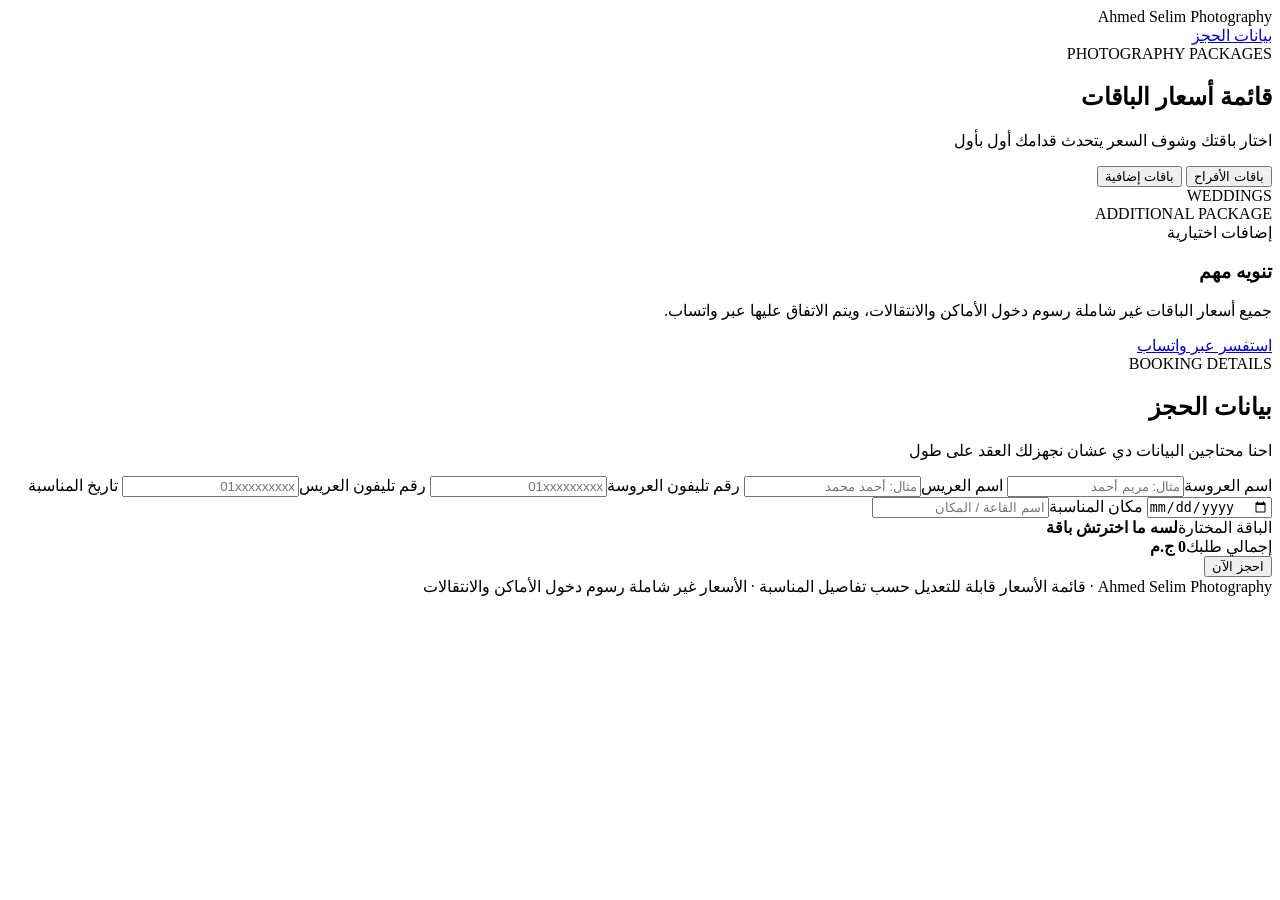
==== index.html @ b88cf5d1 "Add files via upload" ====
<!doctype html>
<html lang="ar" dir="rtl">
<head>
<meta charset="utf-8"><meta name="viewport" content="width=device-width,initial-scale=1">
<title>Ahmed Selim Photography — قائمة أسعار الباقات</title>
<link rel="stylesheet" href="styles.css">
</head>
<body>
<header class="site-header">
  <div class="brand"><span id="brandName">Ahmed Selim Photography</span></div>
  <a href="#booking">بيانات الحجز</a>
</header>

<main class="container">
<section class="hero">
  <div class="eyebrow">PHOTOGRAPHY PACKAGES</div>
  <h1 id="heroTitle">قائمة أسعار الباقات</h1>
  <p id="heroSubtitle">اختار باقتك وشوف السعر يتحدث قدامك أول بأول</p>
</section>

<div class="tabs" id="tabs">
  <button class="active" data-tab="weddings">باقات الأفراح</button>
  <button data-tab="additional">باقات إضافية</button>
</div>

<section id="weddings" class="tab-content active">
  <div class="section-label">WEDDINGS</div>
  <div class="cards" id="weddingCards"></div>
</section>

<section id="additional" class="tab-content">
  <div class="section-label">ADDITIONAL PACKAGE</div>
  <div class="additional-cards" id="additionalCards"></div>
  <div class="extras-title">إضافات اختيارية</div>
  <div class="extras" id="extras"></div>
</section>

<section class="notice">
  <div>
    <h3 id="noticeTitle">تنويه مهم</h3>
    <p id="noticeText">جميع أسعار الباقات غير شاملة رسوم دخول الأماكن والانتقالات، ويتم الاتفاق عليها عبر واتساب.</p>
  </div>
  <a id="whatsappLink" class="whatsapp" href="#" target="_blank">استفسر عبر واتساب</a>
</section>

<section id="booking" class="booking">
  <div class="section-label">BOOKING DETAILS</div>
  <h2 id="bookingTitle">بيانات الحجز</h2>
  <p id="bookingSubtitle">احنا محتاجين البيانات دي عشان نجهزلك العقد على طول</p>

  <form id="bookingForm">
    <div class="fields">
      <label>اسم العروسة<input name="bride" required placeholder="مثال: مريم أحمد"></label>
      <label>اسم العريس<input name="groom" required placeholder="مثال: أحمد محمد"></label>
      <label>رقم تليفون العروسة<input name="bridePhone" required inputmode="tel" placeholder="01xxxxxxxxx"></label>
      <label>رقم تليفون العريس<input name="groomPhone" required inputmode="tel" placeholder="01xxxxxxxxx"></label>
      <label>تاريخ المناسبة<input name="date" type="date" required></label>
      <label>مكان المناسبة<input name="place" required placeholder="اسم القاعة / المكان"></label>
    </div>
    <div class="summary">
      <div><span>الباقة المختارة</span><strong id="selectedPackage">لسه ما اخترتش باقة</strong></div>
      <div><span>إجمالي طلبك</span><strong id="total">0 ج.م</strong></div>
    </div>
    <button class="submit" type="submit">احجز الآن</button>
    <div id="formMessage" class="form-message"></div>
  </form>
</section>
</main>

<footer><span id="footerName">Ahmed Selim Photography</span> · قائمة الأسعار قابلة للتعديل حسب تفاصيل المناسبة · الأسعار غير شاملة رسوم دخول الأماكن والانتقالات</footer>
<script src="app.js"></script>
</body></html>
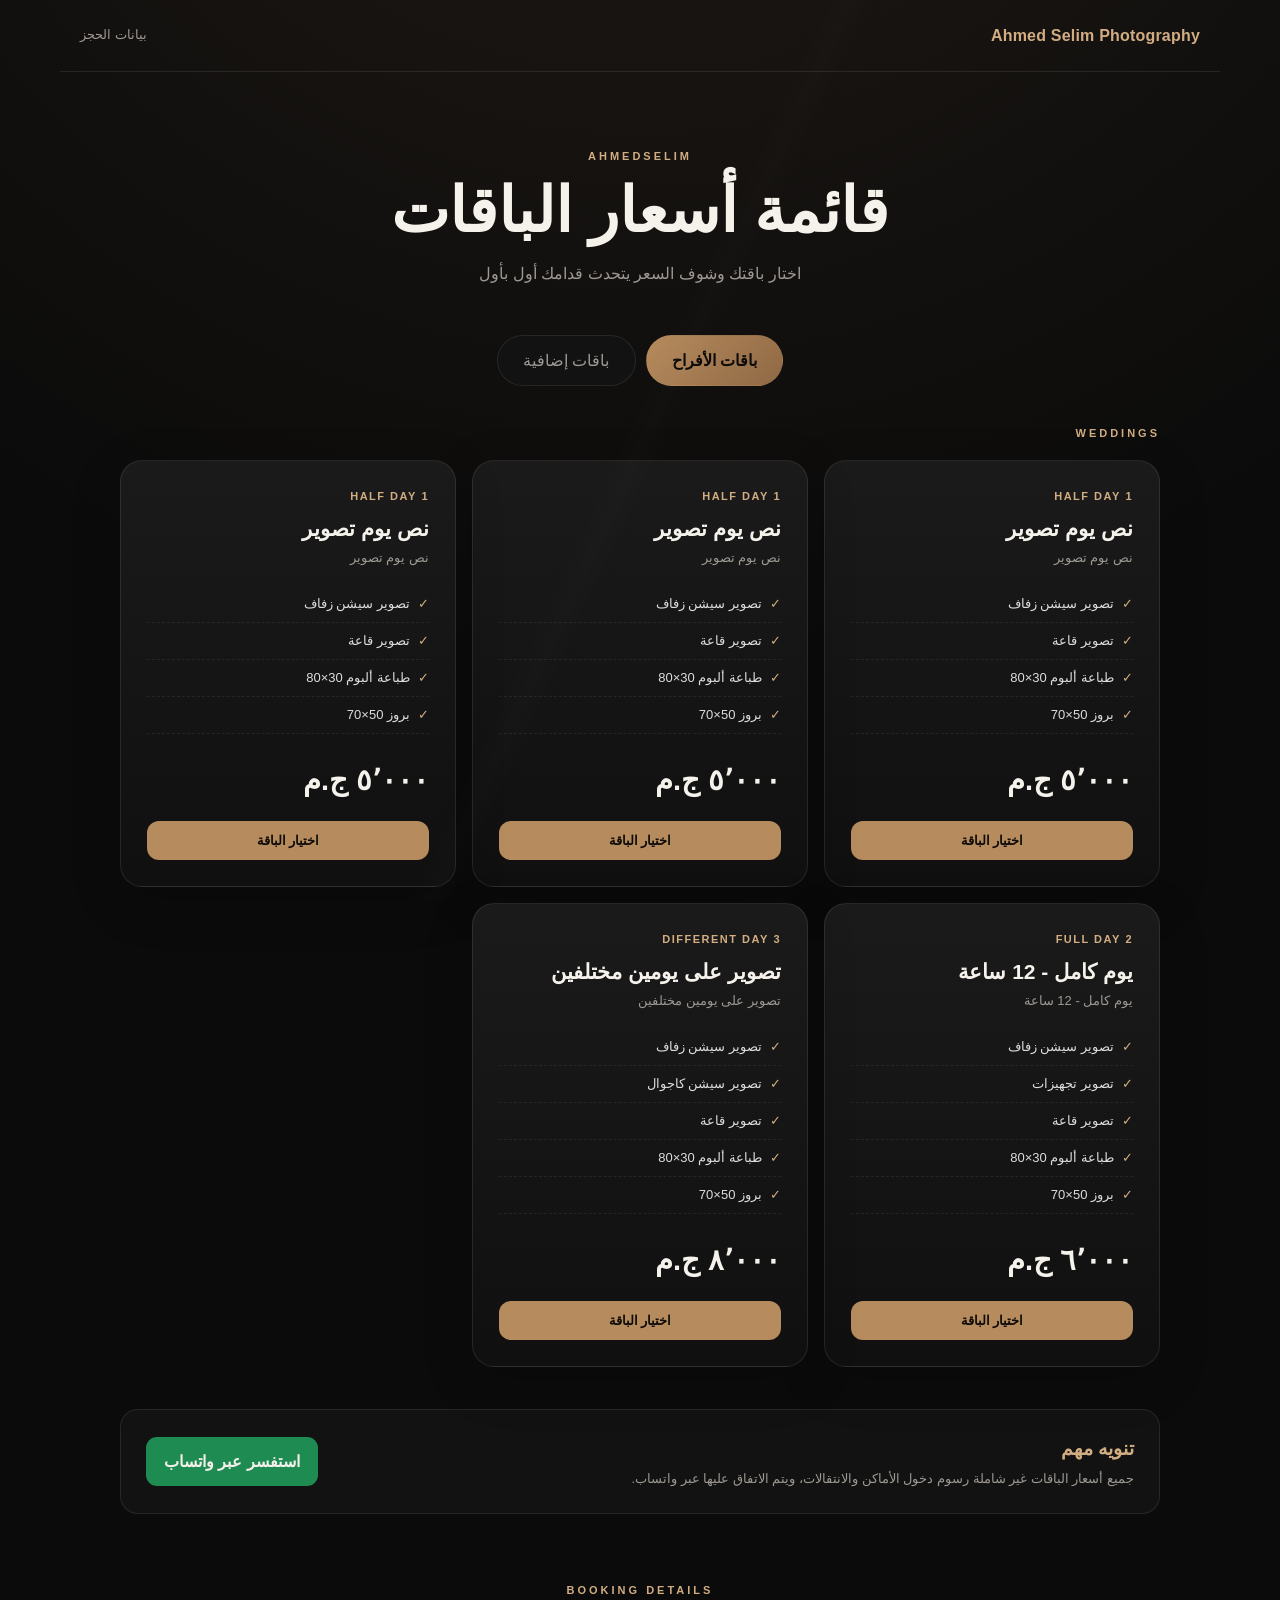
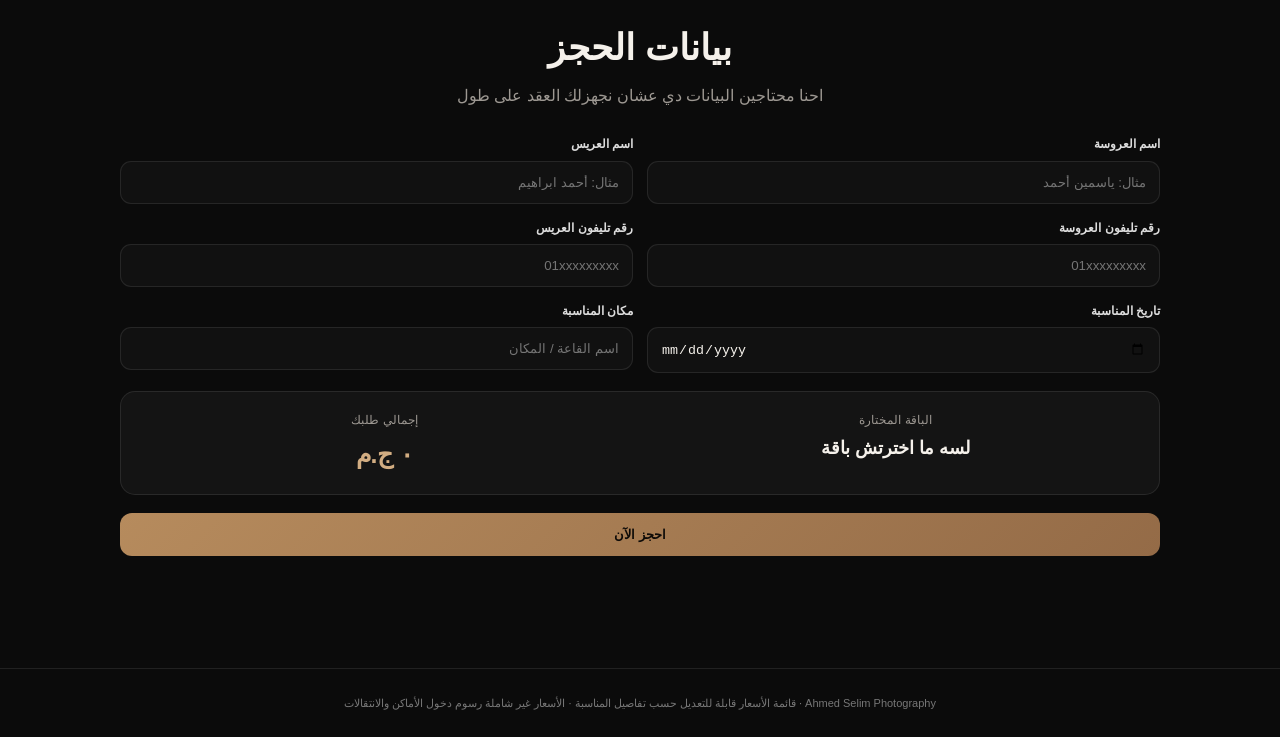
==== commit 3b299c07: "Update index.html" ====
--- a/index.html
+++ b/index.html
@@ -13,7 +13,7 @@
 
 <main class="container">
 <section class="hero">
-  <div class="eyebrow">PHOTOGRAPHY PACKAGES</div>
+  <div class="eyebrow">AHMEDSELIM</div>
   <h1 id="heroTitle">قائمة أسعار الباقات</h1>
   <p id="heroSubtitle">اختار باقتك وشوف السعر يتحدث قدامك أول بأول</p>
 </section>
@@ -50,8 +50,8 @@
 
   <form id="bookingForm">
     <div class="fields">
-      <label>اسم العروسة<input name="bride" required placeholder="مثال: مريم أحمد"></label>
-      <label>اسم العريس<input name="groom" required placeholder="مثال: أحمد محمد"></label>
+      <label>اسم العروسة<input name="bride" required placeholder="مثال: ياسمين أحمد"></label>
+      <label>اسم العريس<input name="groom" required placeholder="مثال: أحمد ابراهيم"></label>
       <label>رقم تليفون العروسة<input name="bridePhone" required inputmode="tel" placeholder="01xxxxxxxxx"></label>
       <label>رقم تليفون العريس<input name="groomPhone" required inputmode="tel" placeholder="01xxxxxxxxx"></label>
       <label>تاريخ المناسبة<input name="date" type="date" required></label>
@@ -69,4 +69,4 @@
 
 <footer><span id="footerName">Ahmed Selim Photography</span> · قائمة الأسعار قابلة للتعديل حسب تفاصيل المناسبة · الأسعار غير شاملة رسوم دخول الأماكن والانتقالات</footer>
 <script src="app.js"></script>
-</body></html>+</body></html>
--- a/styles.css
+++ b/styles.css
@@ -0,0 +1,17 @@
+:root{
+--primary:#b68b5d;--primary2:#d2ad82;--bg:#0b0b0b;--panel:#141414;--panel2:#191919;
+--text:#f5f1eb;--muted:#9d9892;--line:rgba(255,255,255,.09);--radius:22px
+}
+*{box-sizing:border-box}html{scroll-behavior:smooth}body{margin:0;background:radial-gradient(circle at 50% -20%,#211b16 0,#0b0b0b 40%);color:var(--text);font-family:"Segoe UI",Tahoma,Arial,sans-serif;line-height:1.7}
+body:before{content:"";position:fixed;inset:0;pointer-events:none;background:linear-gradient(115deg,transparent 0 48%,rgba(255,255,255,.015) 50%,transparent 52%);opacity:.8}
+a{text-decoration:none;color:inherit}.site-header{height:72px;display:flex;align-items:center;justify-content:space-between;max-width:1160px;margin:auto;padding:0 20px;border-bottom:1px solid var(--line)}
+.site-header a{font-size:13px;color:var(--muted)}.site-header a:hover{color:var(--primary2)}.brand{font-size:16px;font-weight:800;letter-spacing:.2px}.brand span{color:var(--primary2)}
+.container{max-width:1080px;margin:auto;padding:0 20px}.hero{text-align:center;padding:75px 0 48px}.eyebrow,.section-label{color:var(--primary2);font-size:11px;letter-spacing:3px;font-weight:800}
+.hero h1{font-size:clamp(34px,6vw,62px);line-height:1.2;margin:8px 0 12px}.hero p{margin:0 auto;color:var(--muted);max-width:620px}
+.tabs{display:flex;justify-content:center;gap:10px;margin:0 0 38px}.tabs button{font:inherit;color:var(--muted);background:#121212;border:1px solid var(--line);border-radius:999px;padding:11px 25px;cursor:pointer;transition:.2s}.tabs button:hover{border-color:#6d563f}.tabs button.active{background:linear-gradient(135deg,var(--primary),#8f6844);color:#0d0b09;border-color:transparent;font-weight:800}
+.tab-content{display:none}.tab-content.active{display:block}.section-label{margin-bottom:17px}.cards{display:grid;grid-template-columns:repeat(3,1fr);gap:16px}.card{background:linear-gradient(180deg,rgba(27,27,27,.98),rgba(16,16,16,.98));border:1px solid var(--line);border-radius:var(--radius);padding:26px;min-height:100%;display:flex;flex-direction:column;box-shadow:0 15px 50px rgba(0,0,0,.18)}.card:hover{transform:translateY(-2px);border-color:rgba(182,139,93,.45);transition:.2s}.card .num{color:var(--primary2);font-size:11px;letter-spacing:1.5px;font-weight:800}.card h3{margin:5px 0 0;font-size:21px}.card .desc{color:var(--muted);font-size:13px;min-height:25px}.features{padding:0;margin:14px 0 18px;list-style:none;color:#ddd;flex:1}.features li{padding:7px 0;border-bottom:1px dashed rgba(255,255,255,.07);font-size:13px}.features li:before{content:"✓";color:var(--primary2);margin-left:8px}.price{font-size:29px;font-weight:900;margin:4px 0 16px}.choose{width:100%;border:0;border-radius:12px;background:var(--primary);color:#0e0b08;font-weight:900;padding:12px;cursor:pointer}.choose:hover,.submit:hover{filter:brightness(1.07)}
+.additional-cards{display:grid;grid-template-columns:1fr 1fr;gap:16px}.additional{background:linear-gradient(180deg,#181818,#101010);border:1px solid var(--line);border-radius:var(--radius);padding:25px}.additional h3{margin:2px 0;font-size:18px}.additional p{color:var(--muted);font-size:13px;margin:0 0 15px}.check-list{display:flex;flex-wrap:wrap;gap:8px;margin-bottom:15px}.check-list label{background:#111;border:1px solid var(--line);border-radius:10px;padding:7px 10px;font-size:12px;cursor:pointer}.check-list input{accent-color:var(--primary);margin-left:5px}.additional .price{margin-bottom:0}.extras-title{text-align:center;color:var(--primary2);font-weight:800;margin:35px 0 15px}.extras{display:grid;grid-template-columns:repeat(3,1fr);gap:14px}.extra{border:1px solid var(--line);background:#141414;border-radius:18px;padding:20px;text-align:center}.extra small{display:block;color:var(--primary2);letter-spacing:2px;font-size:10px;font-weight:800}.extra h4{margin:4px 0 10px}.counter{display:flex;justify-content:center;align-items:center;gap:12px}.counter button{width:34px;height:34px;border-radius:9px;border:1px solid var(--line);background:#202020;color:var(--text);font-size:20px;cursor:pointer}.counter span{min-width:25px;text-align:center;font-weight:800}.extra-price{color:var(--muted);font-size:12px;margin-top:8px}
+.notice{display:flex;align-items:center;justify-content:space-between;gap:20px;margin:42px 0;padding:23px 25px;border:1px solid var(--line);border-radius:18px;background:rgba(19,19,19,.9)}.notice h3{margin:0;color:var(--primary2)}.notice p{margin:3px 0 0;color:var(--muted);font-size:13px}.whatsapp{background:#1d8b52;padding:11px 18px;border-radius:11px;font-weight:800;white-space:nowrap}
+.booking{padding:25px 0 80px;text-align:center}.booking h2{font-size:36px;margin:4px 0}.booking>p{color:var(--muted);margin-top:0}.fields{display:grid;grid-template-columns:1fr 1fr;gap:14px;text-align:right;margin-top:25px}.fields label{font-size:12px;font-weight:800;color:#ddd}.fields input{display:block;width:100%;margin-top:6px;padding:13px;border-radius:11px;border:1px solid var(--line);background:#111;color:var(--text);outline:none}.fields input:focus{border-color:var(--primary)}.summary{margin:18px 0;border:1px solid var(--line);background:#141414;border-radius:15px;padding:18px;display:grid;grid-template-columns:1fr 1fr;gap:20px}.summary div{display:flex;flex-direction:column;gap:3px}.summary span{color:var(--muted);font-size:12px}.summary strong{font-size:18px}.summary div:last-child strong{color:var(--primary2);font-size:25px}.submit{width:100%;border:0;border-radius:12px;padding:14px;background:linear-gradient(135deg,var(--primary),#946b47);color:#0e0b08;font-weight:900;cursor:pointer}.form-message{margin-top:10px;color:var(--primary2);font-size:13px;min-height:22px}
+footer{text-align:center;color:#777;padding:25px 15px;border-top:1px solid var(--line);font-size:11px}
+@media(max-width:820px){.cards{grid-template-columns:1fr}.additional-cards,.extras,.fields,.summary{grid-template-columns:1fr}.notice{flex-direction:column;align-items:stretch}.whatsapp{text-align:center}.hero{padding-top:55px}}
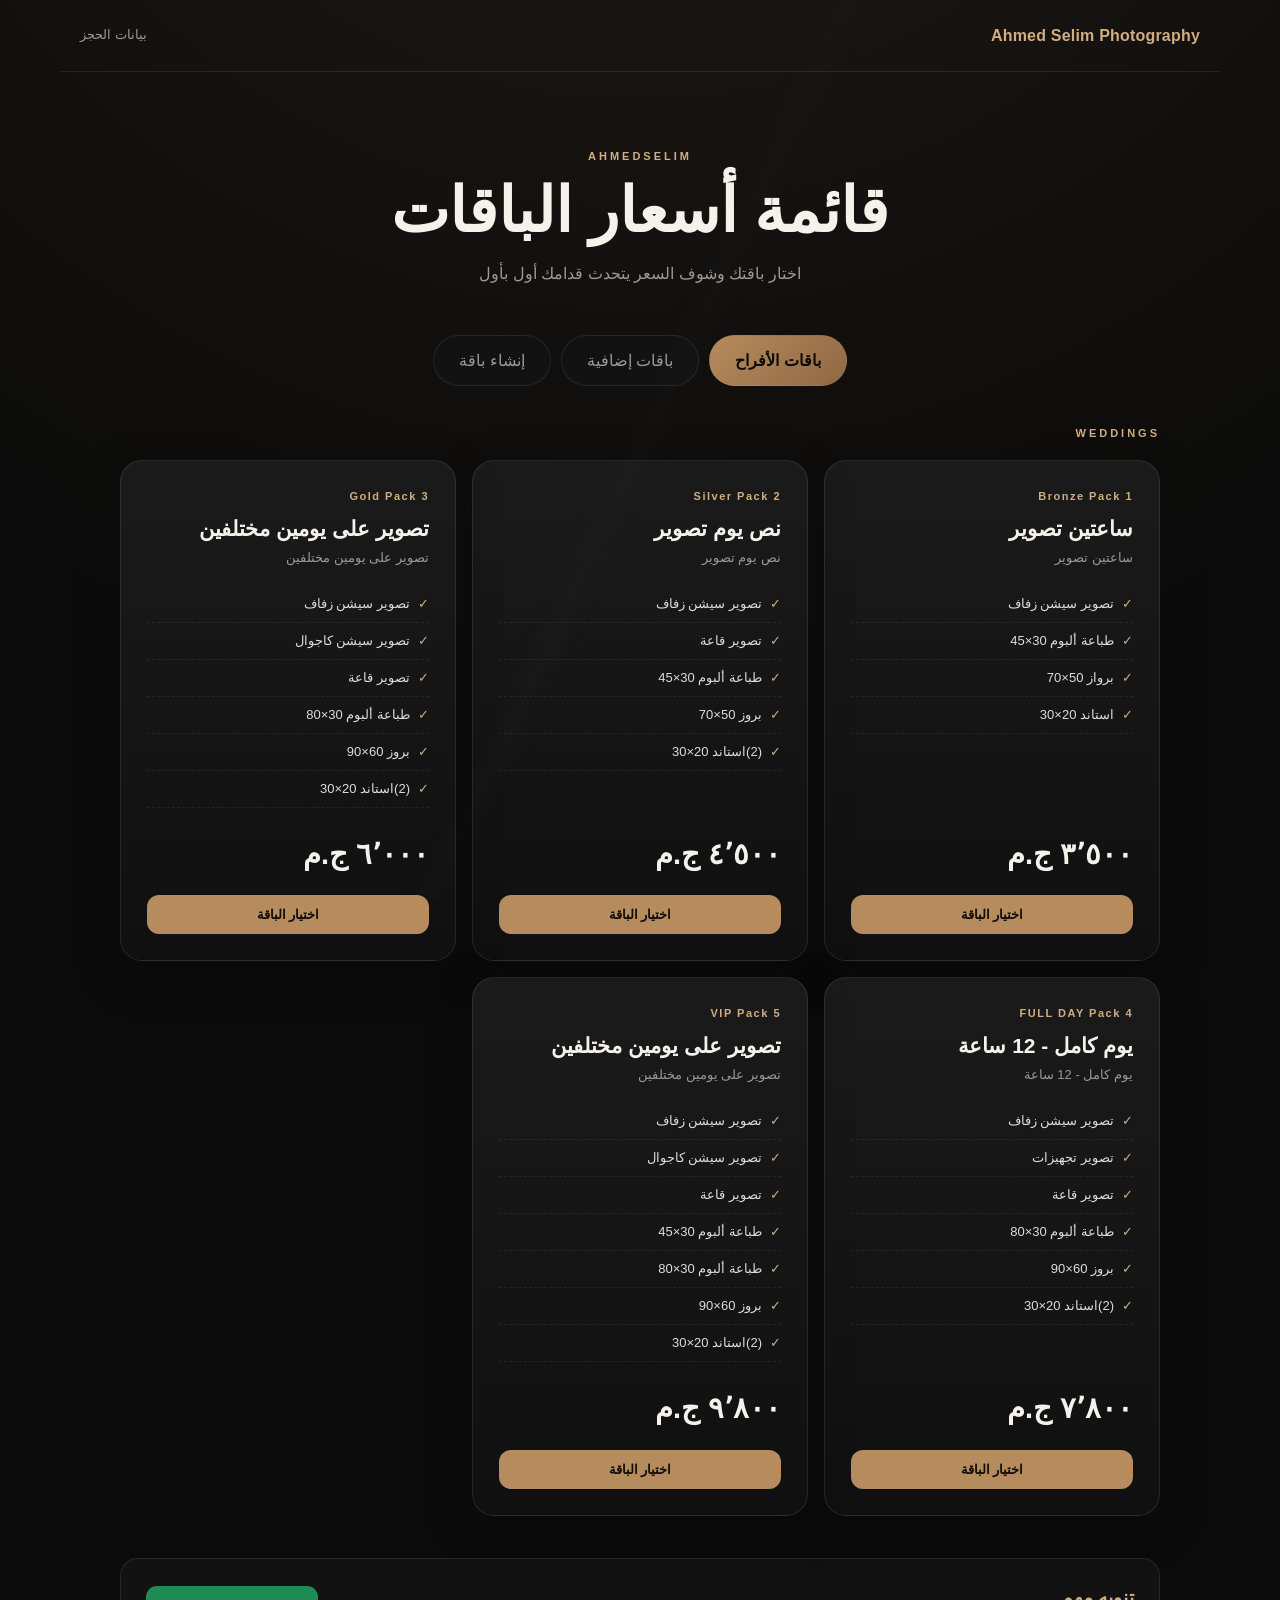
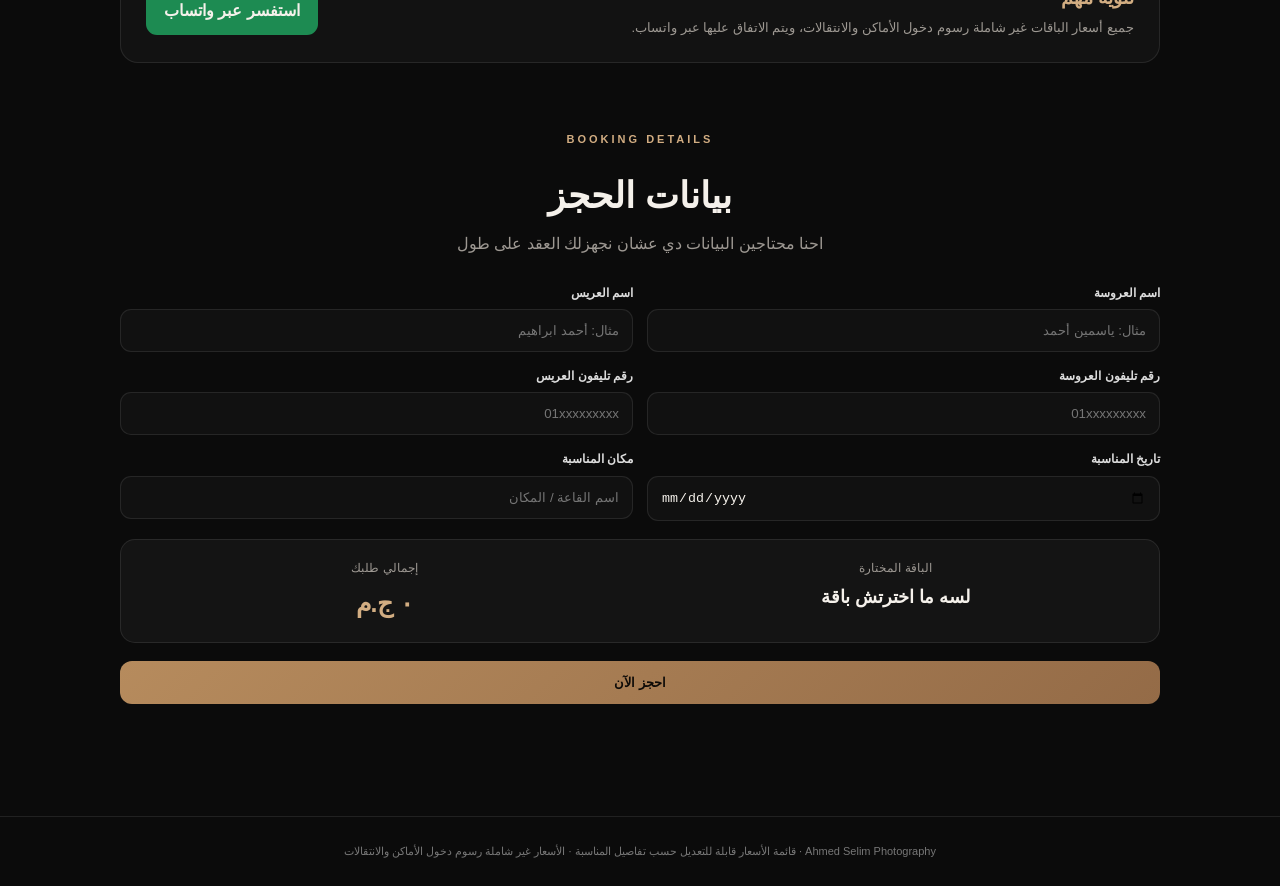
==== commit 0637f4d4: "Update index.html" ====
--- a/index.html
+++ b/index.html
@@ -21,6 +21,7 @@
 <div class="tabs" id="tabs">
   <button class="active" data-tab="weddings">باقات الأفراح</button>
   <button data-tab="additional">باقات إضافية</button>
+  <button data-tab="custom">إنشاء باقة</button>
 </div>
 
 <section id="weddings" class="tab-content active">
@@ -33,6 +34,11 @@
   <div class="additional-cards" id="additionalCards"></div>
   <div class="extras-title">إضافات اختيارية</div>
   <div class="extras" id="extras"></div>
+</section>
+
+<section id="custom" class="tab-content">
+  <div class="section-label">CUSTOM PACKAGE</div>
+  <div class="custom-wrap" id="customCard"></div>
 </section>
 
 <section class="notice">
@@ -61,7 +67,19 @@
       <div><span>الباقة المختارة</span><strong id="selectedPackage">لسه ما اخترتش باقة</strong></div>
       <div><span>إجمالي طلبك</span><strong id="total">0 ج.م</strong></div>
     </div>
-    <button class="submit" type="submit">احجز الآن</button>
+    <div class="pay" id="payBox" hidden>
+      <div class="section-label">PAYMENT</div>
+      <h3>التحويل</h3>
+      <p>حوّل الأول على الرقم ده، وبعدين اكتب المبلغ واضغط الزر تحت عشان يتبعتلنا الطلب</p>
+      <div class="pay-due">إجمالي الطلب: <b id="payDue"></b></div>
+      <div class="pay-number"><strong id="payNumber" dir="ltr"></strong><button type="button" id="copyNumber">نسخ الرقم</button></div>
+      <div class="pay-methods" id="payMethods"></div>
+      <div class="fields">
+        <label>المبلغ اللي حولته (ج.م)<input name="paid" type="number" min="1" inputmode="numeric" required placeholder="مثال: 1000"></label>
+        <label>حولت من رقم / حساب (اختياري)<input name="payFrom" inputmode="tel" placeholder="01xxxxxxxxx"></label>
+      </div>
+    </div>
+    <button class="submit" id="submitBtn" type="submit">احجز الآن</button>
     <div id="formMessage" class="form-message"></div>
   </form>
 </section>
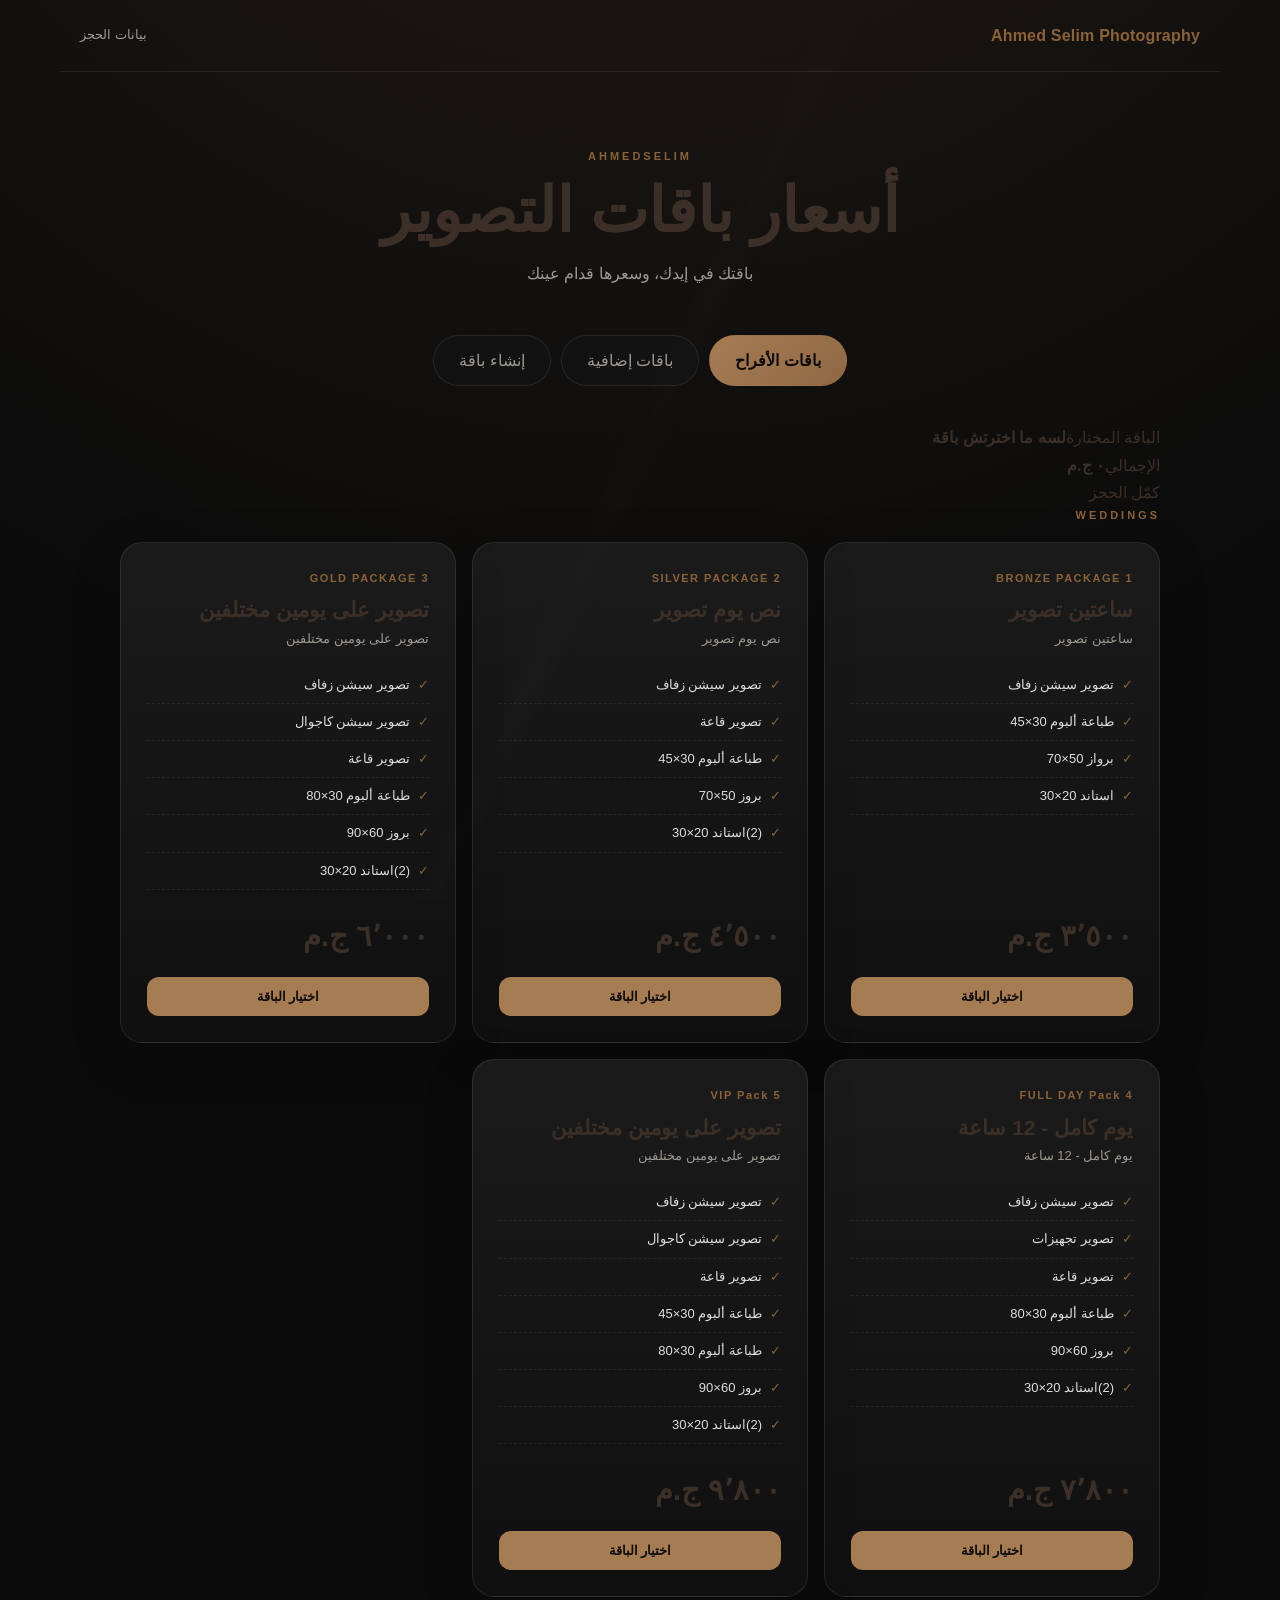
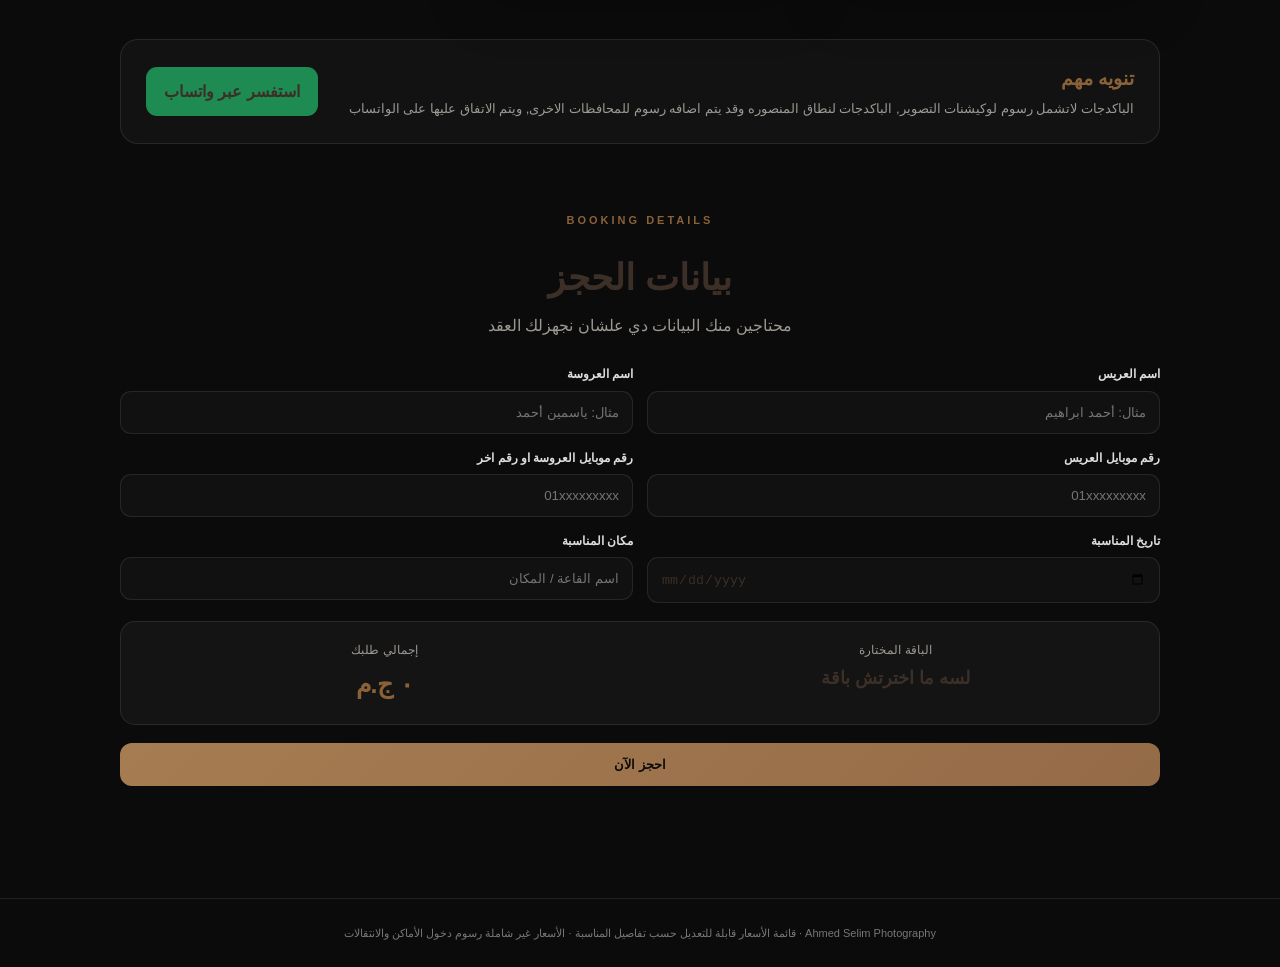
==== commit 5a291f17: "Update index.html" ====
--- a/index.html
+++ b/index.html
@@ -2,7 +2,7 @@
 <html lang="ar" dir="rtl">
 <head>
 <meta charset="utf-8"><meta name="viewport" content="width=device-width,initial-scale=1">
-<title>Ahmed Selim Photography — قائمة أسعار الباقات</title>
+<title>Ahmed Selim Photography — أسعار باقات التصوير</title>
 <link rel="stylesheet" href="styles.css">
 </head>
 <body>
@@ -15,7 +15,7 @@
 <section class="hero">
   <div class="eyebrow">AHMEDSELIM</div>
   <h1 id="heroTitle">قائمة أسعار الباقات</h1>
-  <p id="heroSubtitle">اختار باقتك وشوف السعر يتحدث قدامك أول بأول</p>
+  <p id="heroSubtitle">باقتك في إيدك، وسعرها قدام عينك</p>
 </section>
 
 <div class="tabs" id="tabs">
@@ -23,6 +23,8 @@
   <button data-tab="additional">باقات إضافية</button>
   <button data-tab="custom">إنشاء باقة</button>
 </div>
+
+<div class="sticky-sum" id="stickySum"><div class="sticky-in"><div class="sticky-item"><span>الباقة المختارة</span><strong id="stickyPkg">لسه ما اخترتش باقة</strong></div><div class="sticky-item"><span>الإجمالي</span><strong id="stickyTotal">0 ج.م</strong></div><a href="#booking" class="sticky-go">كمّل الحجز</a></div></div>
 
 <section id="weddings" class="tab-content active">
   <div class="section-label">WEDDINGS</div>
@@ -44,7 +46,7 @@
 <section class="notice">
   <div>
     <h3 id="noticeTitle">تنويه مهم</h3>
-    <p id="noticeText">جميع أسعار الباقات غير شاملة رسوم دخول الأماكن والانتقالات، ويتم الاتفاق عليها عبر واتساب.</p>
+    <p id="noticeText">.الباكدجات لاتشمل رسوم لوكيشنات التصوير, الباكدجات لنطاق المنصوره وقد يتم اضافه رسوم للمحافظات الاخرى, ويتم الاتفاق عليها على الواتساب</p>
   </div>
   <a id="whatsappLink" class="whatsapp" href="#" target="_blank">استفسر عبر واتساب</a>
 </section>
@@ -52,14 +54,14 @@
 <section id="booking" class="booking">
   <div class="section-label">BOOKING DETAILS</div>
   <h2 id="bookingTitle">بيانات الحجز</h2>
-  <p id="bookingSubtitle">احنا محتاجين البيانات دي عشان نجهزلك العقد على طول</p>
+  <p id="bookingSubtitle">محتاجين منك البيانات دي علشان نجهزلك العقد</p>
 
   <form id="bookingForm">
     <div class="fields">
+      <label>اسم العريس<input name="groom" required placeholder="مثال: أحمد ابراهيم"></label>
       <label>اسم العروسة<input name="bride" required placeholder="مثال: ياسمين أحمد"></label>
-      <label>اسم العريس<input name="groom" required placeholder="مثال: أحمد ابراهيم"></label>
-      <label>رقم تليفون العروسة<input name="bridePhone" required inputmode="tel" placeholder="01xxxxxxxxx"></label>
-      <label>رقم تليفون العريس<input name="groomPhone" required inputmode="tel" placeholder="01xxxxxxxxx"></label>
+      <label>رقم موبايل العريس<input name="groomPhone" required inputmode="tel" placeholder="01xxxxxxxxx"></label>
+      <label>رقم موبايل العروسة او رقم اخر<input name="bridePhone" required inputmode="tel" placeholder="01xxxxxxxxx"></label>
       <label>تاريخ المناسبة<input name="date" type="date" required></label>
       <label>مكان المناسبة<input name="place" required placeholder="اسم القاعة / المكان"></label>
     </div>
--- a/styles.css
+++ b/styles.css
@@ -14,4 +14,6 @@
 .notice{display:flex;align-items:center;justify-content:space-between;gap:20px;margin:42px 0;padding:23px 25px;border:1px solid var(--line);border-radius:18px;background:rgba(19,19,19,.9)}.notice h3{margin:0;color:var(--primary2)}.notice p{margin:3px 0 0;color:var(--muted);font-size:13px}.whatsapp{background:#1d8b52;padding:11px 18px;border-radius:11px;font-weight:800;white-space:nowrap}
 .booking{padding:25px 0 80px;text-align:center}.booking h2{font-size:36px;margin:4px 0}.booking>p{color:var(--muted);margin-top:0}.fields{display:grid;grid-template-columns:1fr 1fr;gap:14px;text-align:right;margin-top:25px}.fields label{font-size:12px;font-weight:800;color:#ddd}.fields input{display:block;width:100%;margin-top:6px;padding:13px;border-radius:11px;border:1px solid var(--line);background:#111;color:var(--text);outline:none}.fields input:focus{border-color:var(--primary)}.summary{margin:18px 0;border:1px solid var(--line);background:#141414;border-radius:15px;padding:18px;display:grid;grid-template-columns:1fr 1fr;gap:20px}.summary div{display:flex;flex-direction:column;gap:3px}.summary span{color:var(--muted);font-size:12px}.summary strong{font-size:18px}.summary div:last-child strong{color:var(--primary2);font-size:25px}.submit{width:100%;border:0;border-radius:12px;padding:14px;background:linear-gradient(135deg,var(--primary),#946b47);color:#0e0b08;font-weight:900;cursor:pointer}.form-message{margin-top:10px;color:var(--primary2);font-size:13px;min-height:22px}
 footer{text-align:center;color:#777;padding:25px 15px;border-top:1px solid var(--line);font-size:11px}
-@media(max-width:820px){.cards{grid-template-columns:1fr}.additional-cards,.extras,.fields,.summary{grid-template-columns:1fr}.notice{flex-direction:column;align-items:stretch}.whatsapp{text-align:center}.hero{padding-top:55px}}
+.custom-wrap{max-width:900px;margin:auto}.custom-cols{display:grid;grid-template-columns:1fr 1fr;gap:18px;align-items:start}.custom-col-title{color:var(--primary2);font-weight:800;font-size:14px;margin-bottom:10px;padding-bottom:8px;border-bottom:1px solid var(--line)}.custom .custom-row{display:flex;justify-content:space-between;align-items:center;gap:12px;background:#111;border:1px solid var(--line);border-radius:12px;padding:14px 16px;margin-bottom:10px;cursor:pointer;font-size:14px}.custom .custom-row:hover{border-color:rgba(182,139,93,.45)}.custom .custom-row input{accent-color:var(--primary);margin-left:8px;transform:scale(1.15)}.custom .custom-row b{color:var(--primary2)}.custom .price{margin:14px 0}.custom-msg{color:var(--primary2);font-size:13px;min-height:22px;margin-top:8px}
+.pay{margin:18px 0;border:1px solid var(--line);background:#141414;border-radius:15px;padding:20px;text-align:center}.pay h3{margin:4px 0;color:var(--primary2)}.pay>p{color:var(--muted);font-size:13px;margin:0 0 14px}.pay-due{color:var(--muted);font-size:13px;margin-bottom:12px}.pay-due b{color:var(--primary2);font-size:16px}.pay-number{display:flex;justify-content:center;align-items:center;gap:12px;flex-wrap:wrap;margin-bottom:14px}.pay-number strong{font-size:26px;letter-spacing:2px}.pay-number button{font:inherit;font-size:12px;color:var(--text);background:#202020;border:1px solid var(--line);border-radius:9px;padding:7px 14px;cursor:pointer}.pay-methods{display:flex;gap:10px;justify-content:center;flex-wrap:wrap;margin-bottom:6px}.pay-method{background:#111;border:1px solid var(--line);border-radius:12px;padding:11px 20px;cursor:pointer;font-weight:800;font-size:14px}.pay-method input{accent-color:var(--primary);margin-left:8px}.pay-method:has(input:checked){border-color:var(--primary);background:rgba(182,139,93,.14);color:var(--primary2)}
+@media(max-width:820px){.cards{grid-template-columns:1fr}.additional-cards,.extras,.fields,.summary,.custom-cols{grid-template-columns:1fr}.notice{flex-direction:column;align-items:stretch}.whatsapp{text-align:center}.hero{padding-top:55px}}
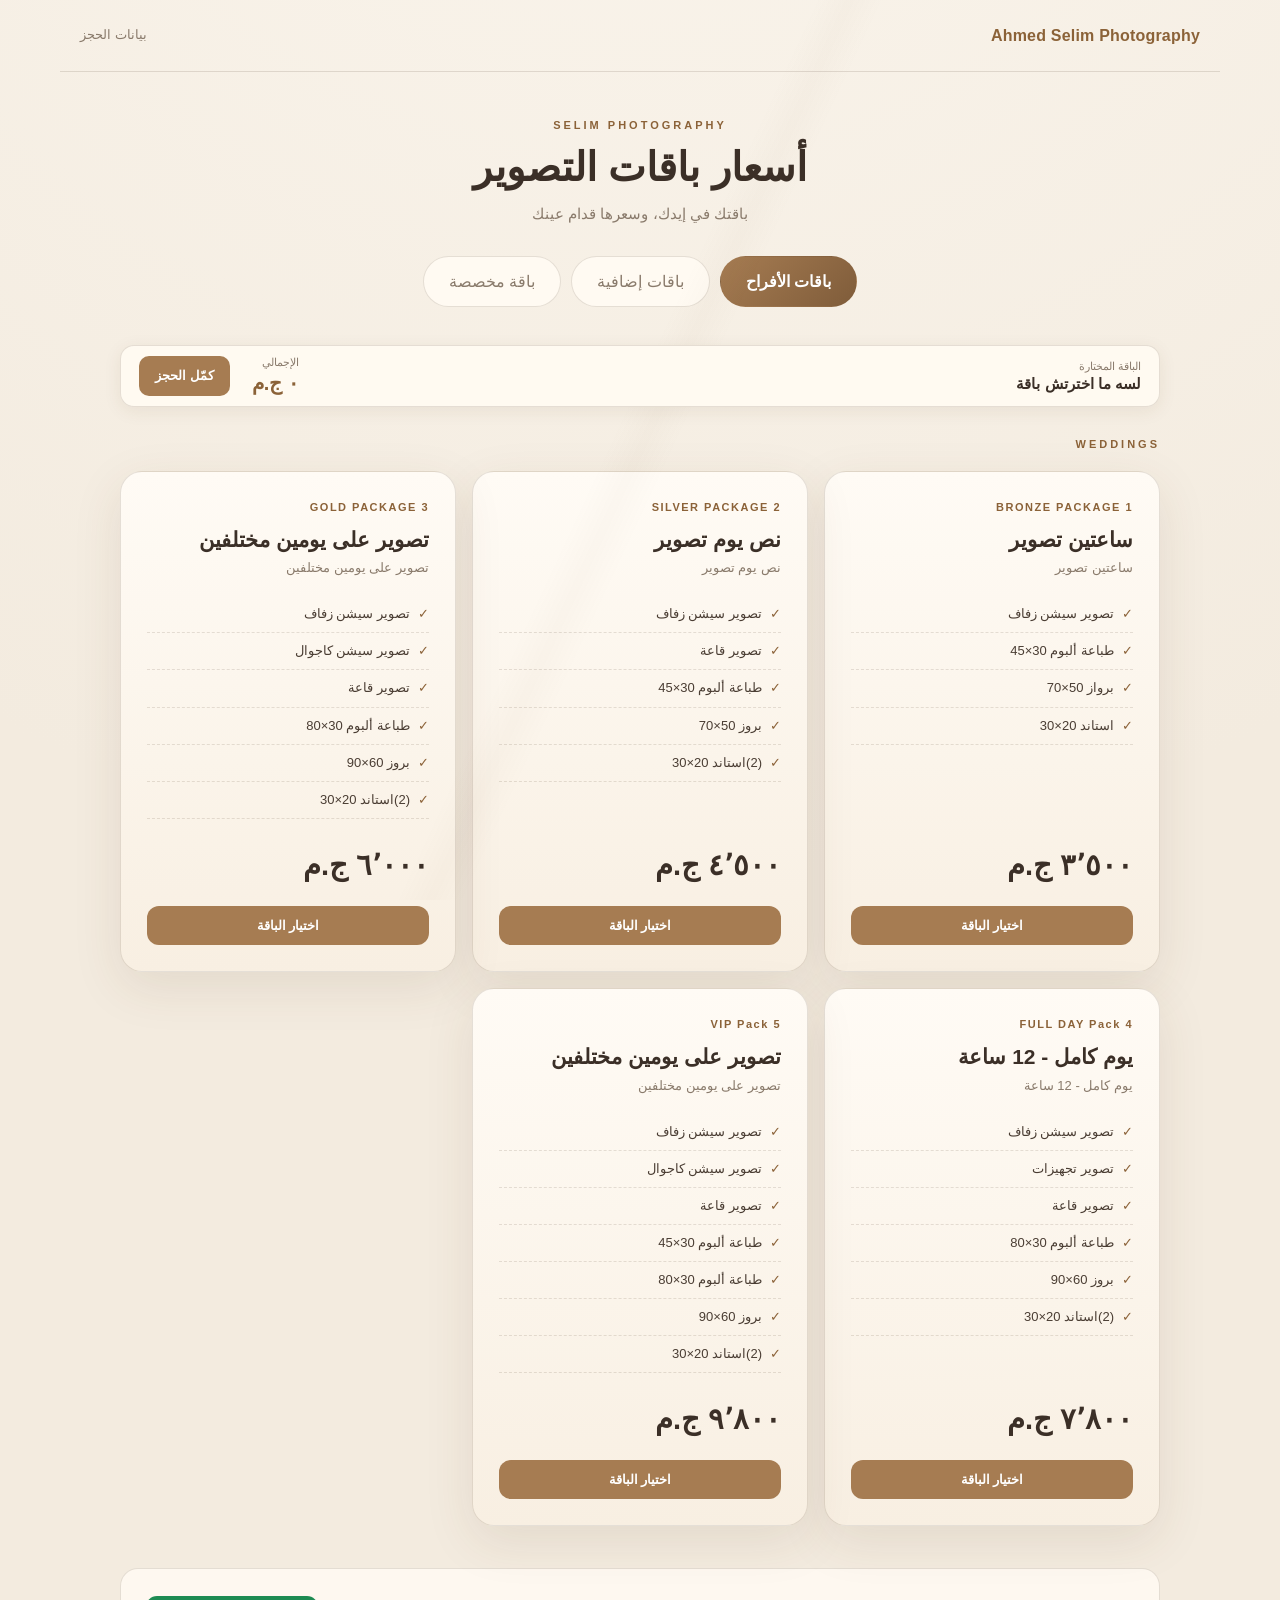
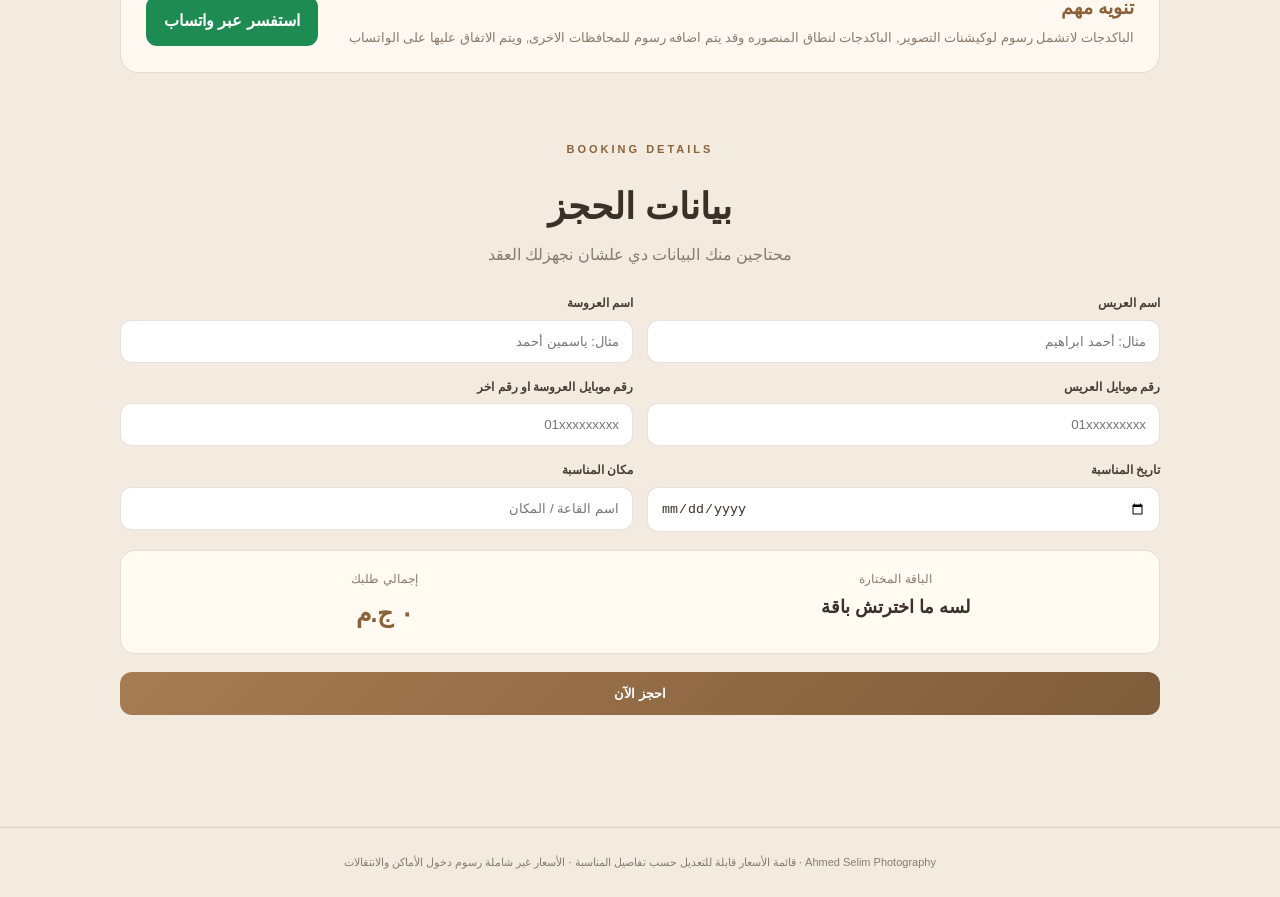
==== commit 58031db2: "Update index.html" ====
--- a/index.html
+++ b/index.html
@@ -13,7 +13,7 @@
 
 <main class="container">
 <section class="hero">
-  <div class="eyebrow">AHMEDSELIM</div>
+  <div class="eyebrow">SELIM PHOTOGRAPHY</div>
   <h1 id="heroTitle">قائمة أسعار الباقات</h1>
   <p id="heroSubtitle">باقتك في إيدك، وسعرها قدام عينك</p>
 </section>
@@ -21,7 +21,7 @@
 <div class="tabs" id="tabs">
   <button class="active" data-tab="weddings">باقات الأفراح</button>
   <button data-tab="additional">باقات إضافية</button>
-  <button data-tab="custom">إنشاء باقة</button>
+  <button data-tab="custom"> باقة مخصصة</button>
 </div>
 
 <div class="sticky-sum" id="stickySum"><div class="sticky-in"><div class="sticky-item"><span>الباقة المختارة</span><strong id="stickyPkg">لسه ما اخترتش باقة</strong></div><div class="sticky-item"><span>الإجمالي</span><strong id="stickyTotal">0 ج.م</strong></div><a href="#booking" class="sticky-go">كمّل الحجز</a></div></div>
--- a/styles.css
+++ b/styles.css
@@ -1,19 +1,35 @@
 :root{
---primary:#b68b5d;--primary2:#d2ad82;--bg:#0b0b0b;--panel:#141414;--panel2:#191919;
---text:#f5f1eb;--muted:#9d9892;--line:rgba(255,255,255,.09);--radius:22px
+--primary:#a67c52;--primary2:#8b6238;--bg:#f5efe6;--panel:#fffaf2;--panel2:#f8efe2;
+--text:#3b2f27;--muted:#8a7b6c;--line:rgba(80,60,40,.15);--radius:22px
 }
-*{box-sizing:border-box}html{scroll-behavior:smooth}body{margin:0;background:radial-gradient(circle at 50% -20%,#211b16 0,#0b0b0b 40%);color:var(--text);font-family:"Segoe UI",Tahoma,Arial,sans-serif;line-height:1.7}
-body:before{content:"";position:fixed;inset:0;pointer-events:none;background:linear-gradient(115deg,transparent 0 48%,rgba(255,255,255,.015) 50%,transparent 52%);opacity:.8}
+*{box-sizing:border-box}html{scroll-behavior:smooth}body{margin:0;background:radial-gradient(circle at 50% -20%,#fbf6ee 0,#f3ebdf 45%);color:var(--text);font-family:"Segoe UI",Tahoma,Arial,sans-serif;line-height:1.7}
+body:before{content:"";position:fixed;inset:0;pointer-events:none;background:linear-gradient(115deg,transparent 0 48%,rgba(120,90,60,.03) 50%,transparent 52%);opacity:.8}
 a{text-decoration:none;color:inherit}.site-header{height:72px;display:flex;align-items:center;justify-content:space-between;max-width:1160px;margin:auto;padding:0 20px;border-bottom:1px solid var(--line)}
 .site-header a{font-size:13px;color:var(--muted)}.site-header a:hover{color:var(--primary2)}.brand{font-size:16px;font-weight:800;letter-spacing:.2px}.brand span{color:var(--primary2)}
 .container{max-width:1080px;margin:auto;padding:0 20px}.hero{text-align:center;padding:75px 0 48px}.eyebrow,.section-label{color:var(--primary2);font-size:11px;letter-spacing:3px;font-weight:800}
 .hero h1{font-size:clamp(34px,6vw,62px);line-height:1.2;margin:8px 0 12px}.hero p{margin:0 auto;color:var(--muted);max-width:620px}
-.tabs{display:flex;justify-content:center;gap:10px;margin:0 0 38px}.tabs button{font:inherit;color:var(--muted);background:#121212;border:1px solid var(--line);border-radius:999px;padding:11px 25px;cursor:pointer;transition:.2s}.tabs button:hover{border-color:#6d563f}.tabs button.active{background:linear-gradient(135deg,var(--primary),#8f6844);color:#0d0b09;border-color:transparent;font-weight:800}
-.tab-content{display:none}.tab-content.active{display:block}.section-label{margin-bottom:17px}.cards{display:grid;grid-template-columns:repeat(3,1fr);gap:16px}.card{background:linear-gradient(180deg,rgba(27,27,27,.98),rgba(16,16,16,.98));border:1px solid var(--line);border-radius:var(--radius);padding:26px;min-height:100%;display:flex;flex-direction:column;box-shadow:0 15px 50px rgba(0,0,0,.18)}.card:hover{transform:translateY(-2px);border-color:rgba(182,139,93,.45);transition:.2s}.card .num{color:var(--primary2);font-size:11px;letter-spacing:1.5px;font-weight:800}.card h3{margin:5px 0 0;font-size:21px}.card .desc{color:var(--muted);font-size:13px;min-height:25px}.features{padding:0;margin:14px 0 18px;list-style:none;color:#ddd;flex:1}.features li{padding:7px 0;border-bottom:1px dashed rgba(255,255,255,.07);font-size:13px}.features li:before{content:"✓";color:var(--primary2);margin-left:8px}.price{font-size:29px;font-weight:900;margin:4px 0 16px}.choose{width:100%;border:0;border-radius:12px;background:var(--primary);color:#0e0b08;font-weight:900;padding:12px;cursor:pointer}.choose:hover,.submit:hover{filter:brightness(1.07)}
-.additional-cards{display:grid;grid-template-columns:1fr 1fr;gap:16px}.additional{background:linear-gradient(180deg,#181818,#101010);border:1px solid var(--line);border-radius:var(--radius);padding:25px}.additional h3{margin:2px 0;font-size:18px}.additional p{color:var(--muted);font-size:13px;margin:0 0 15px}.check-list{display:flex;flex-wrap:wrap;gap:8px;margin-bottom:15px}.check-list label{background:#111;border:1px solid var(--line);border-radius:10px;padding:7px 10px;font-size:12px;cursor:pointer}.check-list input{accent-color:var(--primary);margin-left:5px}.additional .price{margin-bottom:0}.extras-title{text-align:center;color:var(--primary2);font-weight:800;margin:35px 0 15px}.extras{display:grid;grid-template-columns:repeat(3,1fr);gap:14px}.extra{border:1px solid var(--line);background:#141414;border-radius:18px;padding:20px;text-align:center}.extra small{display:block;color:var(--primary2);letter-spacing:2px;font-size:10px;font-weight:800}.extra h4{margin:4px 0 10px}.counter{display:flex;justify-content:center;align-items:center;gap:12px}.counter button{width:34px;height:34px;border-radius:9px;border:1px solid var(--line);background:#202020;color:var(--text);font-size:20px;cursor:pointer}.counter span{min-width:25px;text-align:center;font-weight:800}.extra-price{color:var(--muted);font-size:12px;margin-top:8px}
-.notice{display:flex;align-items:center;justify-content:space-between;gap:20px;margin:42px 0;padding:23px 25px;border:1px solid var(--line);border-radius:18px;background:rgba(19,19,19,.9)}.notice h3{margin:0;color:var(--primary2)}.notice p{margin:3px 0 0;color:var(--muted);font-size:13px}.whatsapp{background:#1d8b52;padding:11px 18px;border-radius:11px;font-weight:800;white-space:nowrap}
-.booking{padding:25px 0 80px;text-align:center}.booking h2{font-size:36px;margin:4px 0}.booking>p{color:var(--muted);margin-top:0}.fields{display:grid;grid-template-columns:1fr 1fr;gap:14px;text-align:right;margin-top:25px}.fields label{font-size:12px;font-weight:800;color:#ddd}.fields input{display:block;width:100%;margin-top:6px;padding:13px;border-radius:11px;border:1px solid var(--line);background:#111;color:var(--text);outline:none}.fields input:focus{border-color:var(--primary)}.summary{margin:18px 0;border:1px solid var(--line);background:#141414;border-radius:15px;padding:18px;display:grid;grid-template-columns:1fr 1fr;gap:20px}.summary div{display:flex;flex-direction:column;gap:3px}.summary span{color:var(--muted);font-size:12px}.summary strong{font-size:18px}.summary div:last-child strong{color:var(--primary2);font-size:25px}.submit{width:100%;border:0;border-radius:12px;padding:14px;background:linear-gradient(135deg,var(--primary),#946b47);color:#0e0b08;font-weight:900;cursor:pointer}.form-message{margin-top:10px;color:var(--primary2);font-size:13px;min-height:22px}
-footer{text-align:center;color:#777;padding:25px 15px;border-top:1px solid var(--line);font-size:11px}
-.custom-wrap{max-width:900px;margin:auto}.custom-cols{display:grid;grid-template-columns:1fr 1fr;gap:18px;align-items:start}.custom-col-title{color:var(--primary2);font-weight:800;font-size:14px;margin-bottom:10px;padding-bottom:8px;border-bottom:1px solid var(--line)}.custom .custom-row{display:flex;justify-content:space-between;align-items:center;gap:12px;background:#111;border:1px solid var(--line);border-radius:12px;padding:14px 16px;margin-bottom:10px;cursor:pointer;font-size:14px}.custom .custom-row:hover{border-color:rgba(182,139,93,.45)}.custom .custom-row input{accent-color:var(--primary);margin-left:8px;transform:scale(1.15)}.custom .custom-row b{color:var(--primary2)}.custom .price{margin:14px 0}.custom-msg{color:var(--primary2);font-size:13px;min-height:22px;margin-top:8px}
-.pay{margin:18px 0;border:1px solid var(--line);background:#141414;border-radius:15px;padding:20px;text-align:center}.pay h3{margin:4px 0;color:var(--primary2)}.pay>p{color:var(--muted);font-size:13px;margin:0 0 14px}.pay-due{color:var(--muted);font-size:13px;margin-bottom:12px}.pay-due b{color:var(--primary2);font-size:16px}.pay-number{display:flex;justify-content:center;align-items:center;gap:12px;flex-wrap:wrap;margin-bottom:14px}.pay-number strong{font-size:26px;letter-spacing:2px}.pay-number button{font:inherit;font-size:12px;color:var(--text);background:#202020;border:1px solid var(--line);border-radius:9px;padding:7px 14px;cursor:pointer}.pay-methods{display:flex;gap:10px;justify-content:center;flex-wrap:wrap;margin-bottom:6px}.pay-method{background:#111;border:1px solid var(--line);border-radius:12px;padding:11px 20px;cursor:pointer;font-weight:800;font-size:14px}.pay-method input{accent-color:var(--primary);margin-left:8px}.pay-method:has(input:checked){border-color:var(--primary);background:rgba(182,139,93,.14);color:var(--primary2)}
+.tabs{display:flex;justify-content:center;gap:10px;margin:0 0 38px}.tabs button{font:inherit;color:var(--muted);background:#fffaf2;border:1px solid var(--line);border-radius:999px;padding:11px 25px;cursor:pointer;transition:.2s}.tabs button:hover{border-color:#c9ad8a}.tabs button.active{background:linear-gradient(135deg,var(--primary),#7f5c3a);color:#fff;border-color:transparent;font-weight:800}
+.tab-content{display:none}.tab-content.active{display:block}.section-label{margin-bottom:17px}.cards{display:grid;grid-template-columns:repeat(3,1fr);gap:16px}.card{background:linear-gradient(180deg,#fffbf5,#f8efe2);border:1px solid var(--line);border-radius:var(--radius);padding:26px;min-height:100%;display:flex;flex-direction:column;box-shadow:0 15px 50px rgba(90,60,30,.10)}.card:hover{transform:translateY(-2px);border-color:rgba(166,124,82,.5);transition:.2s}.card .num{color:var(--primary2);font-size:11px;letter-spacing:1.5px;font-weight:800}.card h3{margin:5px 0 0;font-size:21px}.card .desc{color:var(--muted);font-size:13px;min-height:25px}.features{padding:0;margin:14px 0 18px;list-style:none;color:#4a3d33;flex:1}.features li{padding:7px 0;border-bottom:1px dashed rgba(80,60,40,.14);font-size:13px}.features li:before{content:"✓";color:var(--primary2);margin-left:8px}.price{font-size:29px;font-weight:900;margin:4px 0 16px}.choose{width:100%;border:0;border-radius:12px;background:var(--primary);color:#fff;font-weight:900;padding:12px;cursor:pointer}.choose:hover,.submit:hover{filter:brightness(1.07)}
+.additional-cards{display:grid;grid-template-columns:1fr 1fr;gap:16px}.additional{background:linear-gradient(180deg,#fffbf5,#f6ecdf);border:1px solid var(--line);border-radius:var(--radius);padding:25px}.additional h3{margin:2px 0;font-size:18px}.additional p{color:var(--muted);font-size:13px;margin:0 0 15px}.check-list{display:flex;flex-wrap:wrap;gap:8px;margin-bottom:15px}.check-list label{background:#fff;border:1px solid var(--line);border-radius:10px;padding:7px 10px;font-size:12px;cursor:pointer}.check-list input{accent-color:var(--primary);margin-left:5px}.additional .price{margin-bottom:0}.extras-title{text-align:center;color:var(--primary2);font-weight:800;margin:35px 0 15px}.extras{display:grid;grid-template-columns:repeat(3,1fr);gap:14px}.extra{border:1px solid var(--line);background:#fffaf2;border-radius:18px;padding:20px;text-align:center}.extra small{display:block;color:var(--primary2);letter-spacing:2px;font-size:10px;font-weight:800}.extra h4{margin:4px 0 10px}.counter{display:flex;justify-content:center;align-items:center;gap:12px}.counter button{width:34px;height:34px;border-radius:9px;border:1px solid var(--line);background:#efe4d3;color:var(--text);font-size:20px;cursor:pointer}.counter span{min-width:25px;text-align:center;font-weight:800}.extra-price{color:var(--muted);font-size:12px;margin-top:8px}
+.notice{display:flex;align-items:center;justify-content:space-between;gap:20px;margin:42px 0;padding:23px 25px;border:1px solid var(--line);border-radius:18px;background:rgba(255,250,242,.9)}.notice h3{margin:0;color:var(--primary2)}.notice p{margin:3px 0 0;color:var(--muted);font-size:13px}.whatsapp{color:#fff;background:#1d8b52;padding:11px 18px;border-radius:11px;font-weight:800;white-space:nowrap}
+.booking{padding:25px 0 80px;text-align:center}.booking h2{font-size:36px;margin:4px 0}.booking>p{color:var(--muted);margin-top:0}.fields{display:grid;grid-template-columns:1fr 1fr;gap:14px;text-align:right;margin-top:25px}.fields label{font-size:12px;font-weight:800;color:#4a3d33}.fields input{display:block;width:100%;margin-top:6px;padding:13px;border-radius:11px;border:1px solid var(--line);background:#fff;color:var(--text);outline:none}.fields input:focus{border-color:var(--primary)}.summary{margin:18px 0;border:1px solid var(--line);background:#fffaf2;border-radius:15px;padding:18px;display:grid;grid-template-columns:1fr 1fr;gap:20px}.summary div{display:flex;flex-direction:column;gap:3px}.summary span{color:var(--muted);font-size:12px}.summary strong{font-size:18px}.summary div:last-child strong{color:var(--primary2);font-size:25px}.submit{width:100%;border:0;border-radius:12px;padding:14px;background:linear-gradient(135deg,var(--primary),#7f5c3a);color:#fff;font-weight:900;cursor:pointer}.form-message{margin-top:10px;color:var(--primary2);font-size:13px;min-height:22px}
+footer{text-align:center;color:#8a7b6c;padding:25px 15px;border-top:1px solid var(--line);font-size:11px}
+.custom-wrap{max-width:900px;margin:auto}.custom-cols{display:grid;grid-template-columns:1fr 1fr;gap:18px;align-items:start}.custom-col-title{color:var(--primary2);font-weight:800;font-size:14px;margin-bottom:10px;padding-bottom:8px;border-bottom:1px solid var(--line)}.custom .custom-row{display:flex;justify-content:space-between;align-items:center;gap:12px;background:#fff;border:1px solid var(--line);border-radius:12px;padding:14px 16px;margin-bottom:10px;cursor:pointer;font-size:14px}.custom .custom-row:hover{border-color:rgba(166,124,82,.5)}.custom .custom-row input{accent-color:var(--primary);margin-left:8px;transform:scale(1.15)}.custom .custom-row b{color:var(--primary2)}.custom .price{margin:14px 0}.custom-msg{color:var(--primary2);font-size:13px;min-height:22px;margin-top:8px}
+.pay{margin:18px 0;border:1px solid var(--line);background:#fffaf2;border-radius:15px;padding:20px;text-align:center}.pay h3{margin:4px 0;color:var(--primary2)}.pay>p{color:var(--muted);font-size:13px;margin:0 0 14px}.pay-due{color:var(--muted);font-size:13px;margin-bottom:12px}.pay-due b{color:var(--primary2);font-size:16px}.pay-number{display:flex;justify-content:center;align-items:center;gap:12px;flex-wrap:wrap;margin-bottom:14px}.pay-number strong{font-size:26px;letter-spacing:2px}.pay-number button{font:inherit;font-size:12px;color:var(--text);background:#efe4d3;border:1px solid var(--line);border-radius:9px;padding:7px 14px;cursor:pointer}.pay-methods{display:flex;gap:10px;justify-content:center;flex-wrap:wrap;margin-bottom:6px}.pay-method{background:#fff;border:1px solid var(--line);border-radius:12px;padding:11px 20px;cursor:pointer;font-weight:800;font-size:14px}.pay-method input{accent-color:var(--primary);margin-left:8px}.pay-method:has(input:checked){border-color:var(--primary);background:rgba(166,124,82,.14);color:var(--primary2)}
 @media(max-width:820px){.cards{grid-template-columns:1fr}.additional-cards,.extras,.fields,.summary,.custom-cols{grid-template-columns:1fr}.notice{flex-direction:column;align-items:stretch}.whatsapp{text-align:center}.hero{padding-top:55px}}
+
+html{scroll-padding-top:84px}
+.sticky-sum{position:sticky;top:8px;z-index:50;border:1px solid var(--line);border-radius:14px;margin:0 0 28px;background:rgba(255,250,242,.96);backdrop-filter:blur(8px);border-bottom:1px solid var(--line);box-shadow:0 4px 18px rgba(90,60,30,.08)}
+.sticky-in{padding:9px 18px;display:flex;align-items:center;gap:22px}
+.sticky-item{display:flex;flex-direction:column;line-height:1.35;min-width:0}.sticky-item span{color:var(--muted);font-size:11px}.sticky-item strong{font-size:15px;white-space:nowrap;overflow:hidden;text-overflow:ellipsis;max-width:46vw}
+.sticky-item:nth-child(2){margin-right:auto}.sticky-item:nth-child(2) strong{color:var(--primary2);font-size:20px}
+.sticky-go{background:var(--primary);color:#fff;font-weight:800;font-size:13px;padding:9px 16px;border-radius:10px;white-space:nowrap}
+.card{cursor:pointer}.card.selected,.additional.custom.selected{border-color:var(--primary2);box-shadow:0 0 0 3px var(--primary2),0 15px 40px rgba(90,60,30,.15)}
+.choose.chosen{background:var(--primary2)}
+@media(max-width:820px){.sticky-in{gap:12px;padding:8px 14px}.sticky-item strong{font-size:13px;max-width:34vw}.sticky-item:nth-child(2) strong{font-size:17px}.sticky-go{padding:8px 12px;font-size:12px}}
+
+/* ===== Hero (simple) ===== */
+.hero{padding:44px 0 30px}
+.hero h1{font-size:clamp(26px,4.5vw,40px);line-height:1.3;margin:6px 0 8px}
+.hero p{font-size:15px}
+@media(max-width:820px){.hero{padding:32px 0 22px}}
